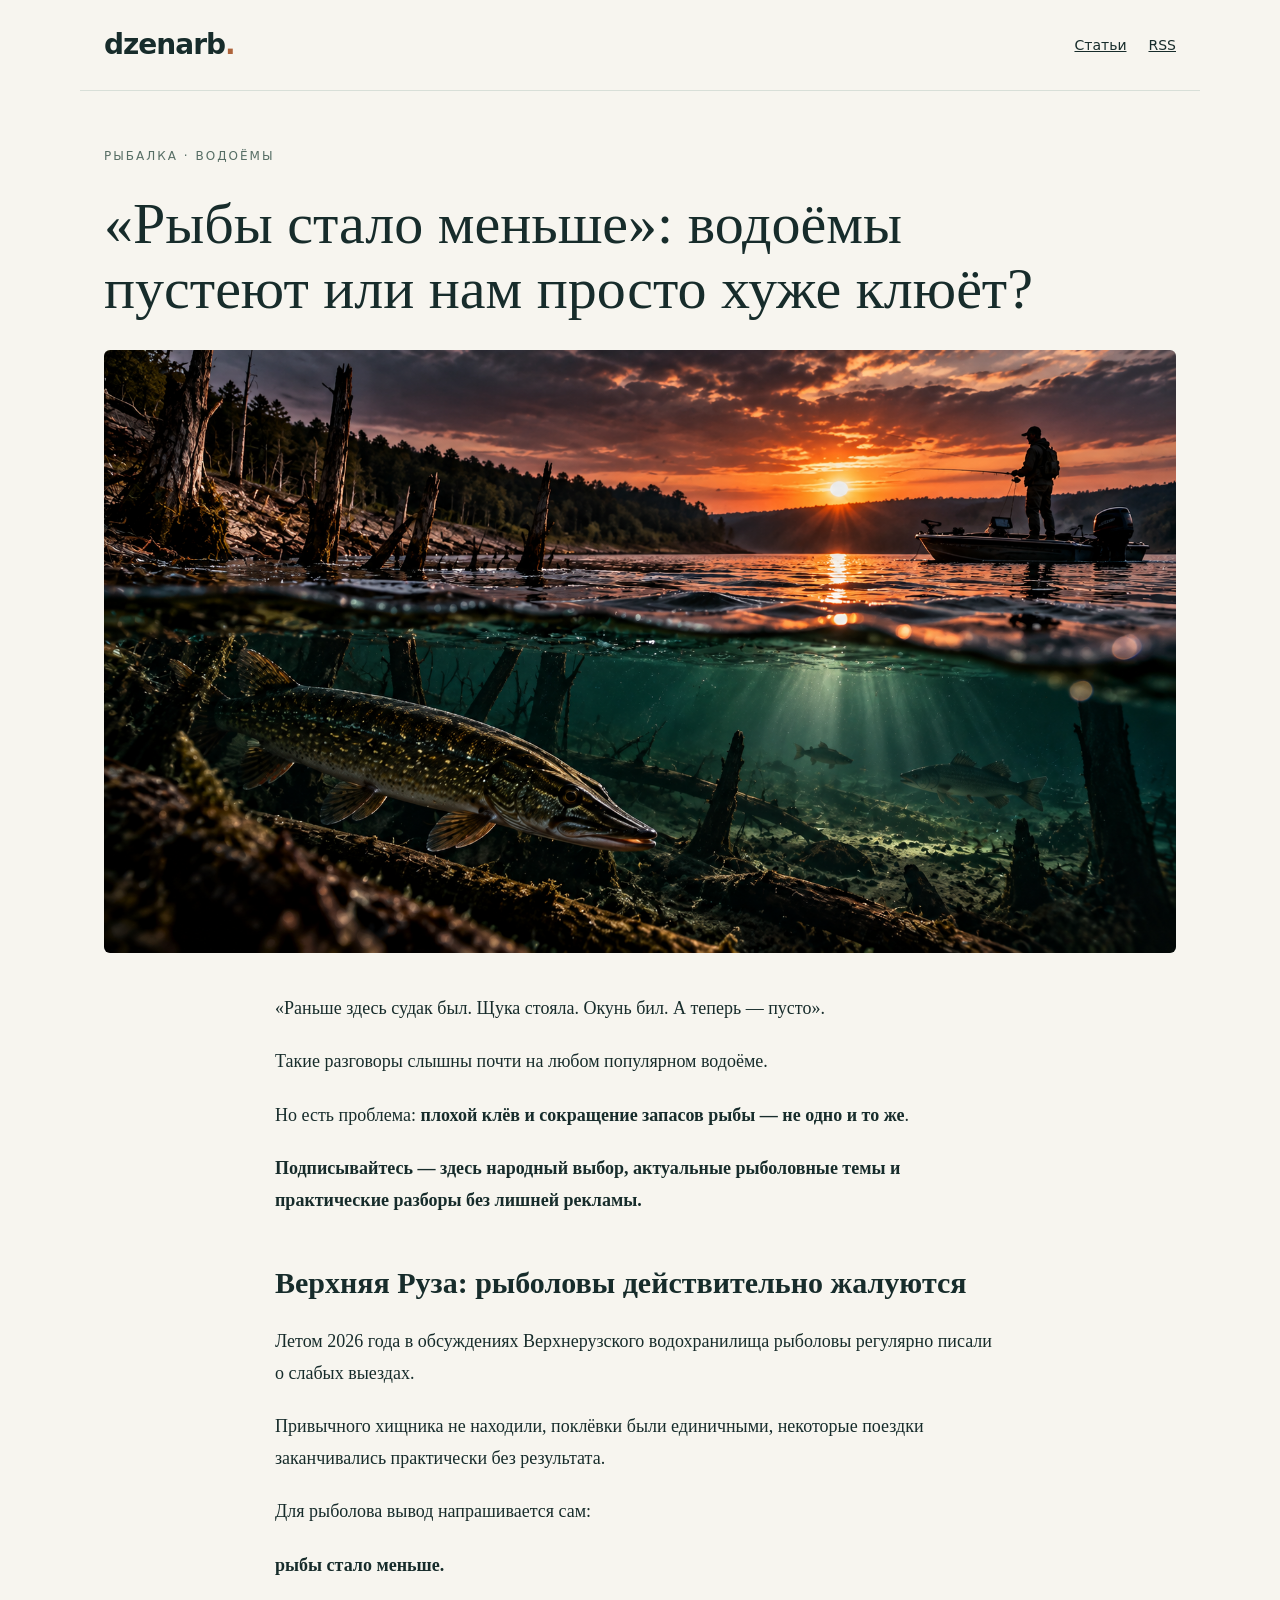
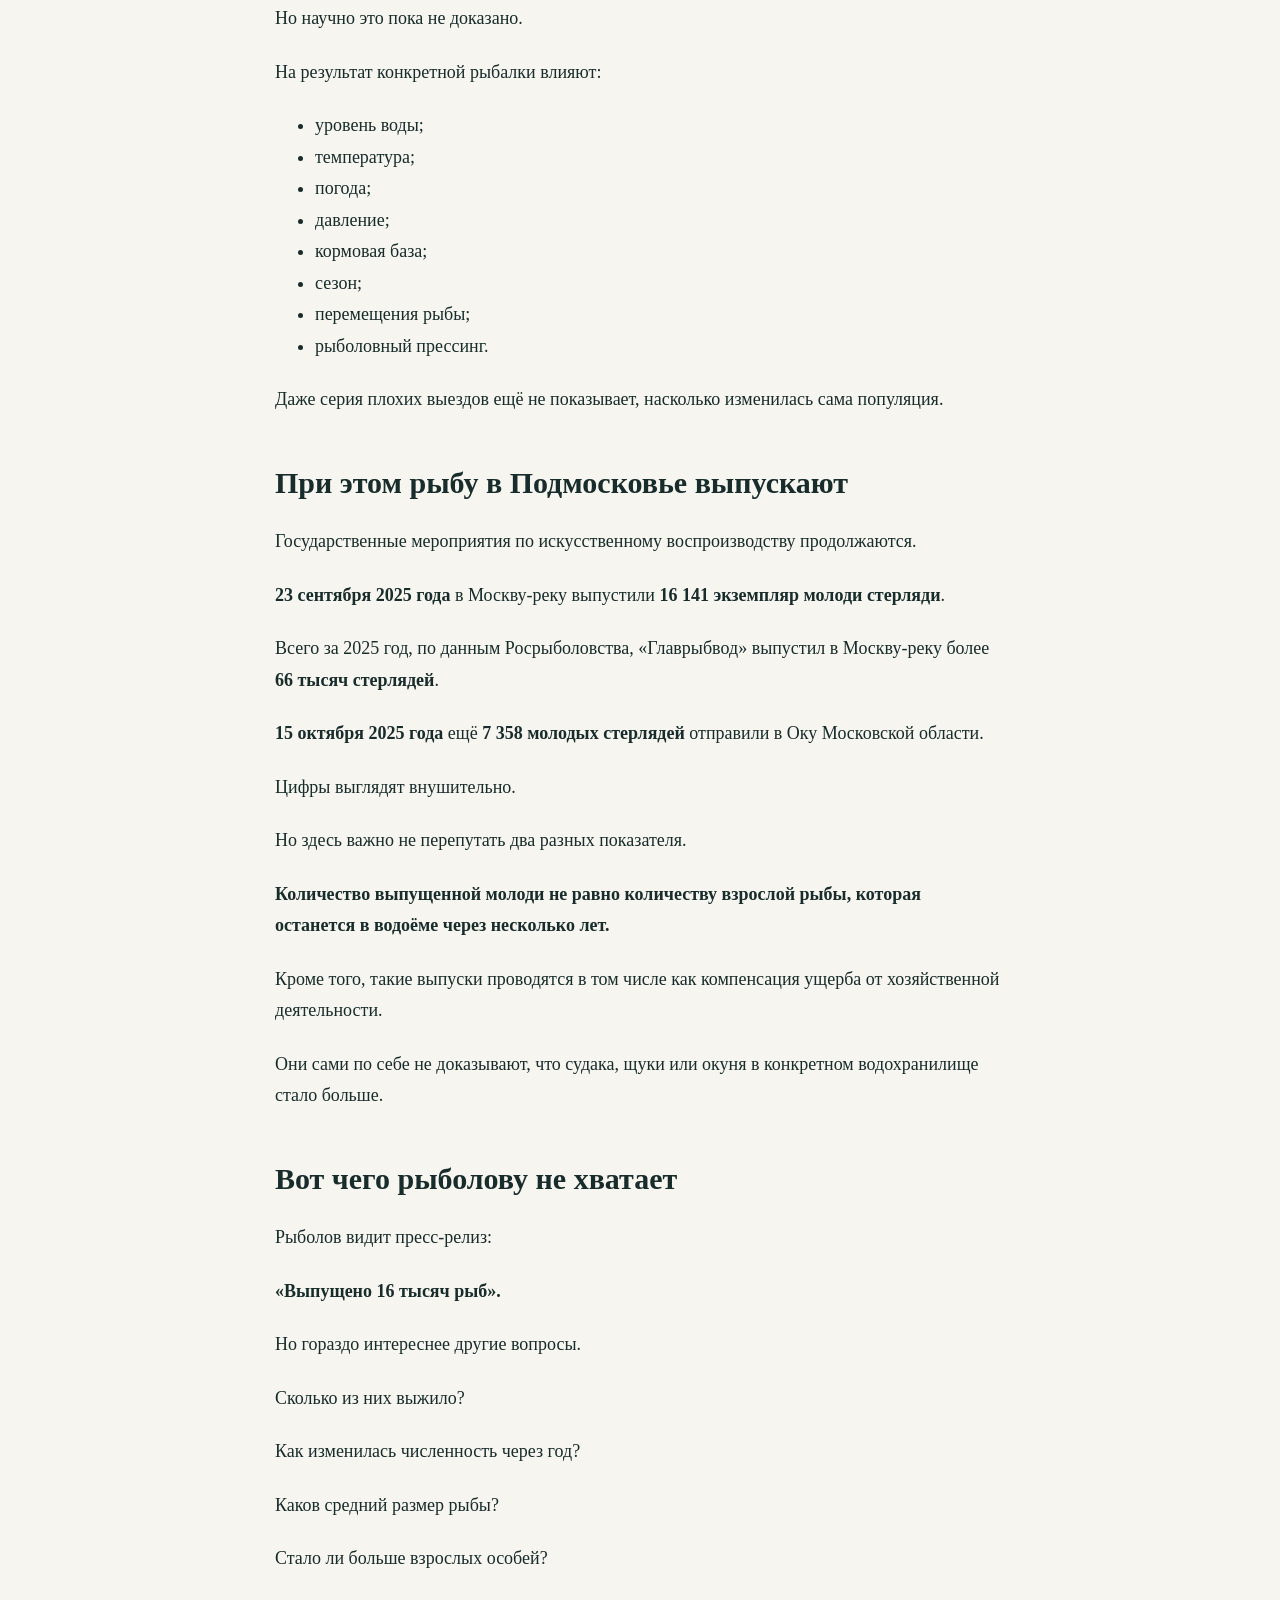
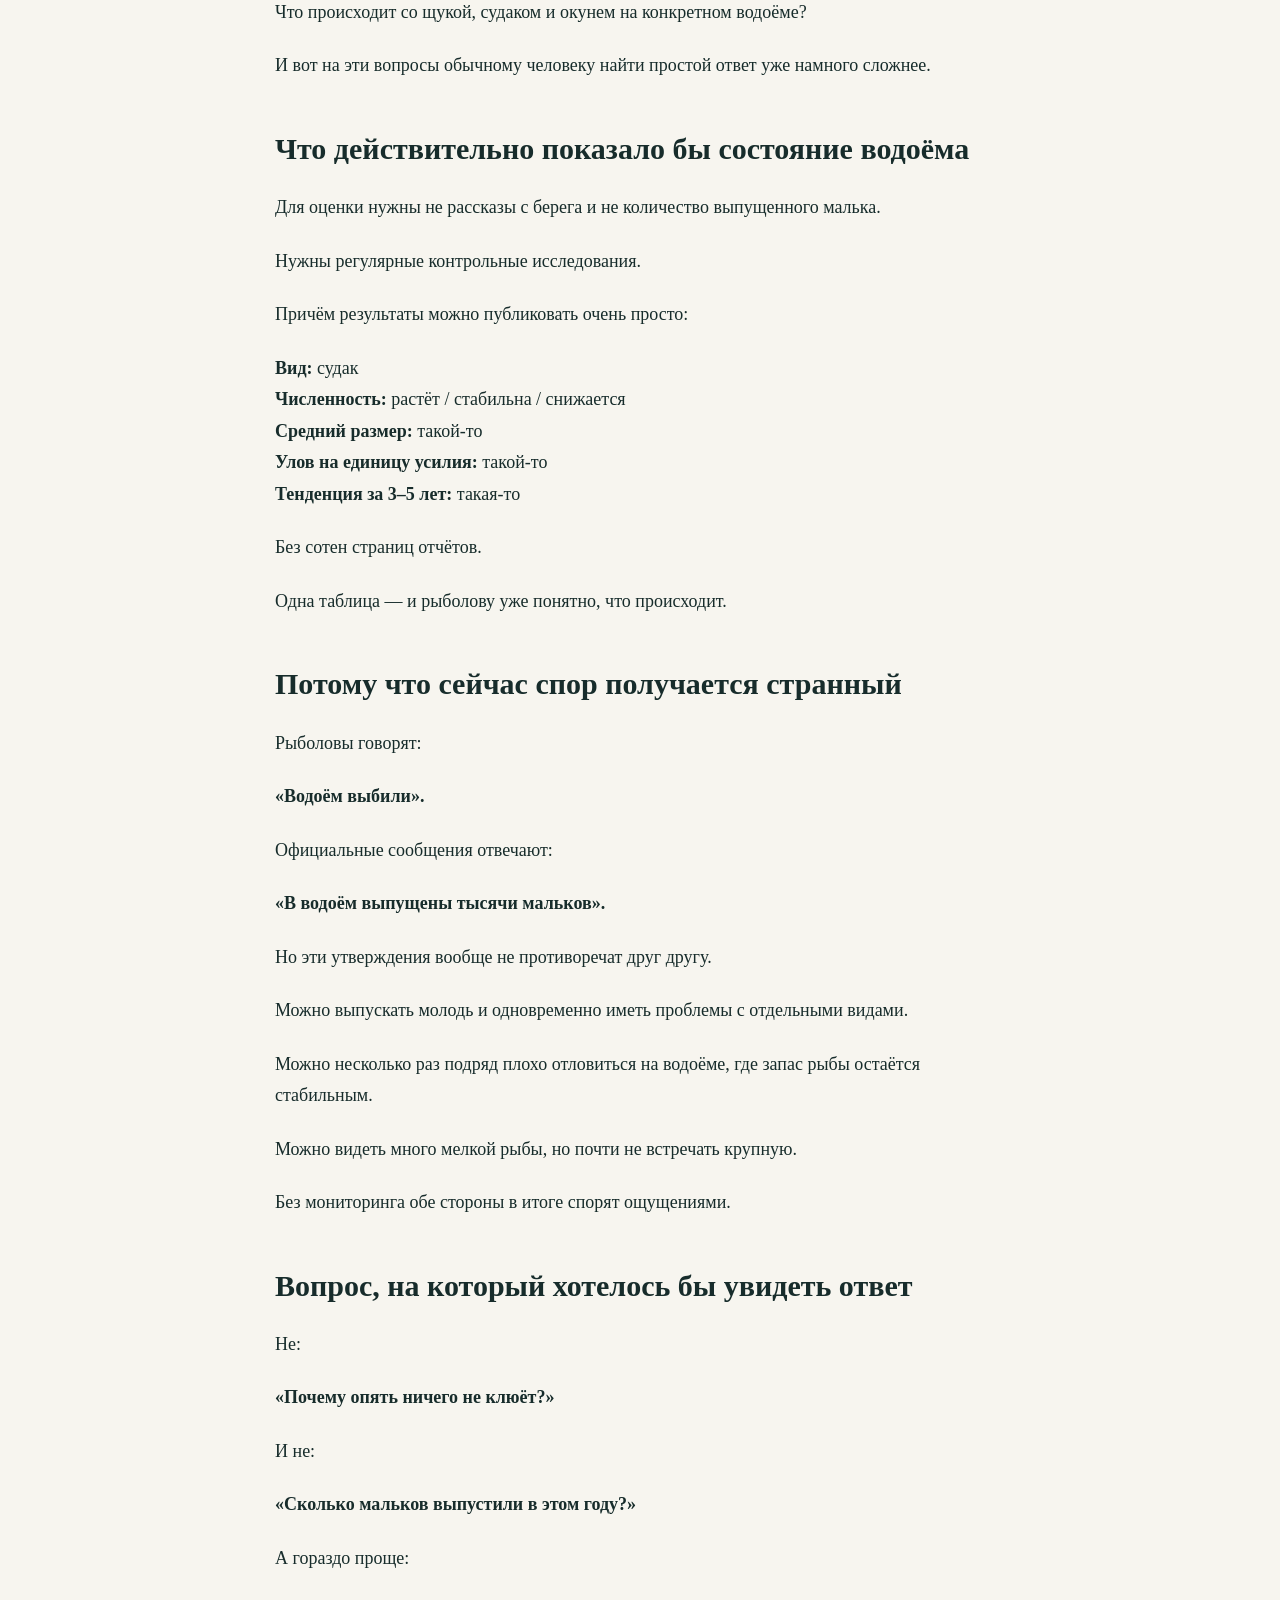
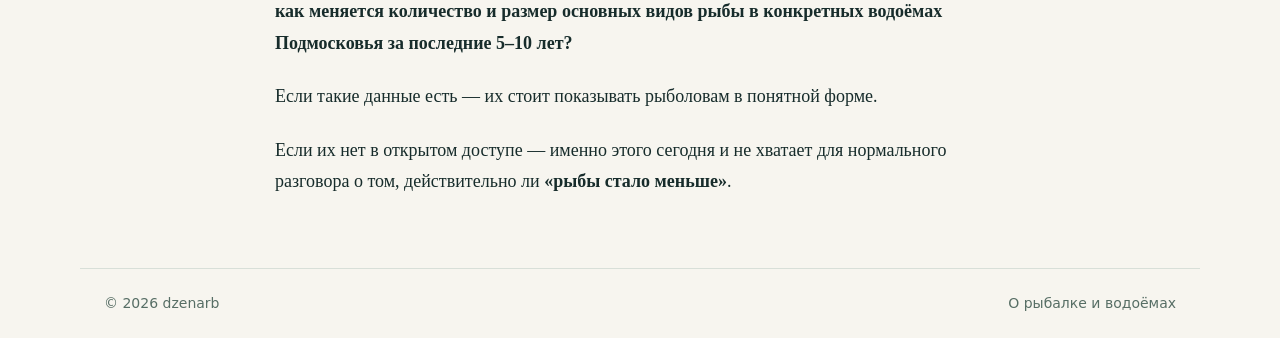
==== ryby-stalo-menshe.html @ d9994b67 "Publish dzenarb website and RSS" ====
<!doctype html><html lang="ru"><head><meta charset="utf-8"><meta name="viewport" content="width=device-width,initial-scale=1"><title>«Рыбы стало меньше»: водоёмы пустеют или нам просто хуже клюёт? — dzenarb</title><meta name="description" content="Рыболовные темы и практические разборы dzenarb."><link rel="canonical" href="https://dzenarb.ru/ryby-stalo-menshe.html"><link rel="alternate" type="application/rss+xml" title="dzenarb" href="/rss.xml"><link rel="stylesheet" href="/style.css"><meta property="og:title" content="«Рыбы стало меньше»: водоёмы пустеют или нам просто хуже клюёт? — dzenarb"><meta property="og:image" content="https://dzenarb.ru/cover.png"></head><body><header><a class="brand" href="/">dzenarb<span style="color:#ae643b">.</span></a><nav><a href="/">Статьи</a><a href="/rss.xml">RSS</a></nav></header><main><span class="eyebrow">Рыбалка · Водоёмы</span><h1>«Рыбы стало меньше»: водоёмы пустеют или нам просто хуже клюёт?</h1><img class="cover" src="/cover.png" alt="Рыболов на водоёме и рыба под водой на закате"><article class="text" id="article-body"><p>«Раньше здесь судак был. Щука стояла. Окунь бил. А теперь — пусто».</p>
<p>Такие разговоры слышны почти на любом популярном водоёме.</p>
<p>Но есть проблема: <strong>плохой клёв и сокращение запасов рыбы — не одно и то же</strong>.</p>
<p><strong>Подписывайтесь — здесь народный выбор, актуальные рыболовные темы и практические разборы без лишней рекламы.</strong></p>
<h2>Верхняя Руза: рыболовы действительно жалуются</h2>
<p>Летом 2026 года в обсуждениях Верхнерузского водохранилища рыболовы регулярно писали о слабых выездах.</p>
<p>Привычного хищника не находили, поклёвки были единичными, некоторые поездки заканчивались практически без результата.</p>
<p>Для рыболова вывод напрашивается сам:</p>
<p><strong>рыбы стало меньше.</strong></p>
<p>Но научно это пока не доказано.</p>
<p>На результат конкретной рыбалки влияют:</p>
<ul><li>уровень воды;</li><li>температура;</li><li>погода;</li><li>давление;</li><li>кормовая база;</li><li>сезон;</li><li>перемещения рыбы;</li><li>рыболовный прессинг.</li></ul>
<p>Даже серия плохих выездов ещё не показывает, насколько изменилась сама популяция.</p>
<h2>При этом рыбу в Подмосковье выпускают</h2>
<p>Государственные мероприятия по искусственному воспроизводству продолжаются.</p>
<p><strong>23 сентября 2025 года</strong> в Москву-реку выпустили <strong>16 141 экземпляр молоди стерляди</strong>.</p>
<p>Всего за 2025 год, по данным Росрыболовства, «Главрыбвод» выпустил в Москву-реку более <strong>66 тысяч стерлядей</strong>.</p>
<p><strong>15 октября 2025 года</strong> ещё <strong>7 358 молодых стерлядей</strong> отправили в Оку Московской области.</p>
<p>Цифры выглядят внушительно.</p>
<p>Но здесь важно не перепутать два разных показателя.</p>
<p><strong>Количество выпущенной молоди не равно количеству взрослой рыбы, которая останется в водоёме через несколько лет.</strong></p>
<p>Кроме того, такие выпуски проводятся в том числе как компенсация ущерба от хозяйственной деятельности.</p>
<p>Они сами по себе не доказывают, что судака, щуки или окуня в конкретном водохранилище стало больше.</p>
<h2>Вот чего рыболову не хватает</h2>
<p>Рыболов видит пресс-релиз:</p>
<p><strong>«Выпущено 16 тысяч рыб».</strong></p>
<p>Но гораздо интереснее другие вопросы.</p>
<p>Сколько из них выжило?</p>
<p>Как изменилась численность через год?</p>
<p>Каков средний размер рыбы?</p>
<p>Стало ли больше взрослых особей?</p>
<p>Что происходит со щукой, судаком и окунем на конкретном водоёме?</p>
<p>И вот на эти вопросы обычному человеку найти простой ответ уже намного сложнее.</p>
<h2>Что действительно показало бы состояние водоёма</h2>
<p>Для оценки нужны не рассказы с берега и не количество выпущенного малька.</p>
<p>Нужны регулярные контрольные исследования.</p>
<p>Причём результаты можно публиковать очень просто:</p>
<p><strong>Вид:</strong> судак<br><strong>Численность:</strong> растёт / стабильна / снижается<br><strong>Средний размер:</strong> такой-то<br><strong>Улов на единицу усилия:</strong> такой-то<br><strong>Тенденция за 3–5 лет:</strong> такая-то</p>
<p>Без сотен страниц отчётов.</p>
<p>Одна таблица — и рыболову уже понятно, что происходит.</p>
<h2>Потому что сейчас спор получается странный</h2>
<p>Рыболовы говорят:</p>
<p><strong>«Водоём выбили».</strong></p>
<p>Официальные сообщения отвечают:</p>
<p><strong>«В водоём выпущены тысячи мальков».</strong></p>
<p>Но эти утверждения вообще не противоречат друг другу.</p>
<p>Можно выпускать молодь и одновременно иметь проблемы с отдельными видами.</p>
<p>Можно несколько раз подряд плохо отловиться на водоёме, где запас рыбы остаётся стабильным.</p>
<p>Можно видеть много мелкой рыбы, но почти не встречать крупную.</p>
<p>Без мониторинга обе стороны в итоге спорят ощущениями.</p>
<h2>Вопрос, на который хотелось бы увидеть ответ</h2>
<p>Не:</p>
<p><strong>«Почему опять ничего не клюёт?»</strong></p>
<p>И не:</p>
<p><strong>«Сколько мальков выпустили в этом году?»</strong></p>
<p>А гораздо проще:</p>
<p><strong>как меняется количество и размер основных видов рыбы в конкретных водоёмах Подмосковья за последние 5–10 лет?</strong></p>
<p>Если такие данные есть — их стоит показывать рыболовам в понятной форме.</p>
<p>Если их нет в открытом доступе — именно этого сегодня и не хватает для нормального разговора о том, действительно ли <strong>«рыбы стало меньше»</strong>.</p></article></main><footer><span>© 2026 dzenarb</span><span>О рыбалке и водоёмах</span></footer></body></html>
---- style.css ----
*{box-sizing:border-box}body{margin:0;background:#f7f5ef;color:#172c2b;font:18px/1.75 Georgia,serif}a{color:inherit}header,footer{max-width:1120px;margin:auto;padding:24px;display:flex;align-items:center;justify-content:space-between;font:14px/1.5 system-ui,sans-serif}header{border-bottom:1px solid #d8dfd8}.brand{font-size:28px;font-weight:800;text-decoration:none;letter-spacing:-1px}nav a{margin-left:22px}main{max-width:1120px;margin:48px auto;padding:0 24px}.eyebrow{font:12px system-ui;letter-spacing:2px;text-transform:uppercase;color:#576e65}h1{font-size:clamp(32px,5vw,58px);line-height:1.13;font-weight:normal;max-width:950px;margin:20px 0 28px}h2{font-size:30px;line-height:1.25;margin-top:48px}p{margin:22px 0}.cover{display:block;width:100%;aspect-ratio:16/9;object-fit:cover;border-radius:6px}.text{max-width:730px;margin:40px auto}.intro{max-width:680px;font-size:21px}.card{display:block;text-decoration:none;margin-top:40px}.card h2{max-width:800px;margin:24px 0 16px;font-size:clamp(28px,4vw,42px)}.more{font:15px system-ui;text-decoration:underline;text-underline-offset:5px}footer{border-top:1px solid #d8dfd8;color:#576e65;margin-top:70px}@media(max-width:600px){main{margin-top:30px}header,footer{padding:18px}nav a{margin-left:12px}.text{margin-top:28px}h2{font-size:26px}}
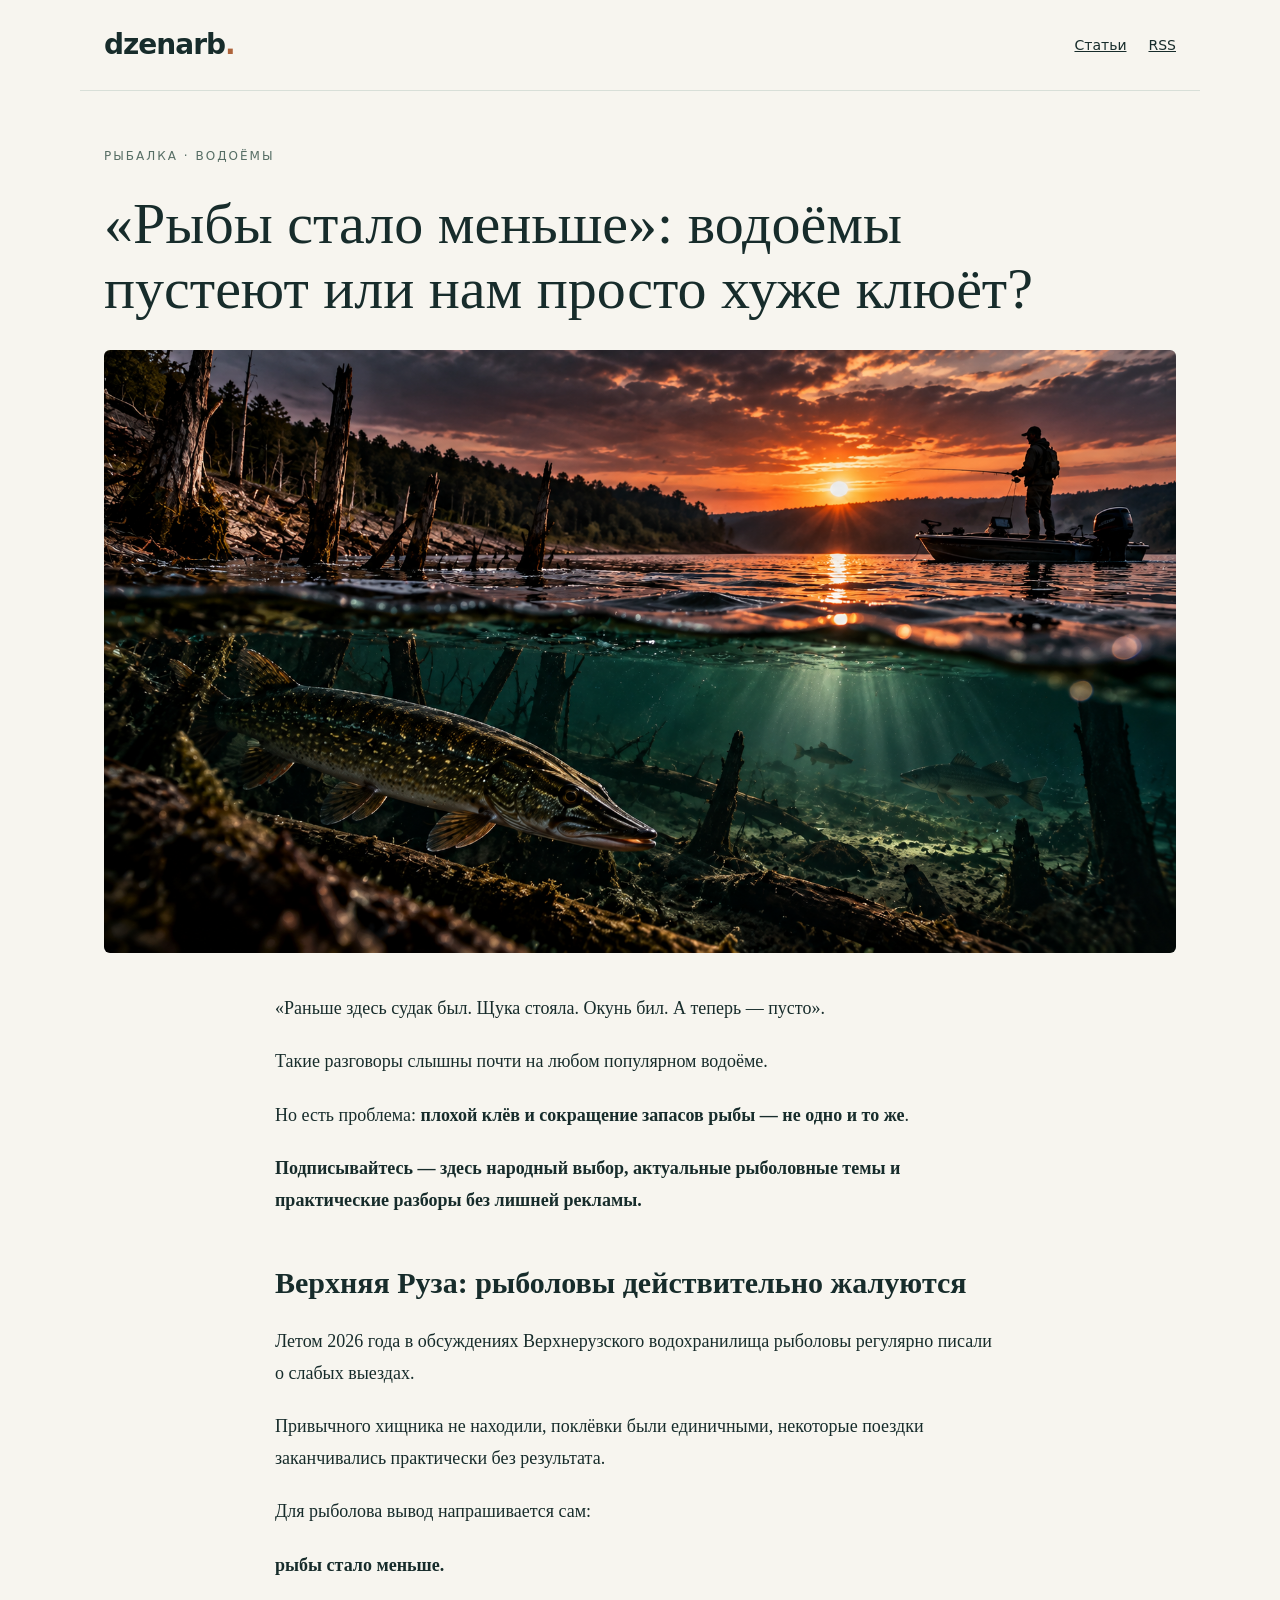
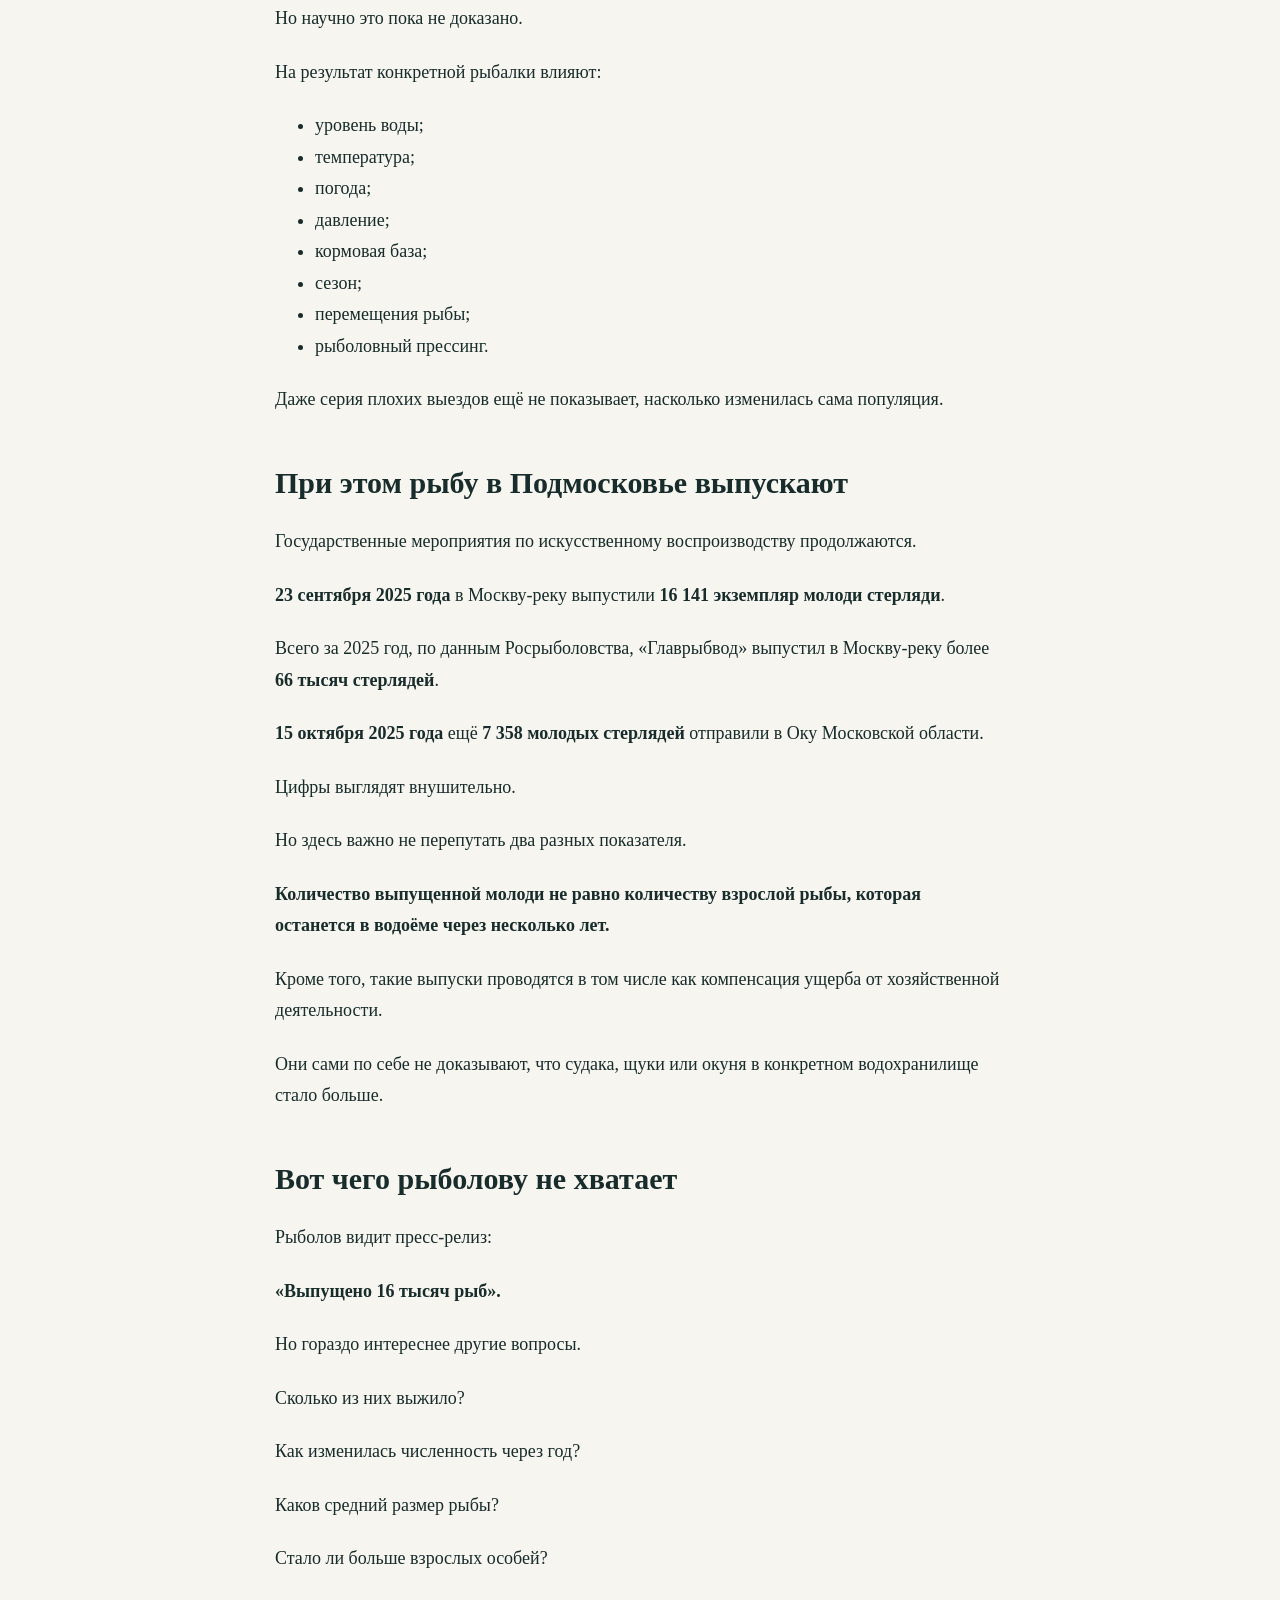
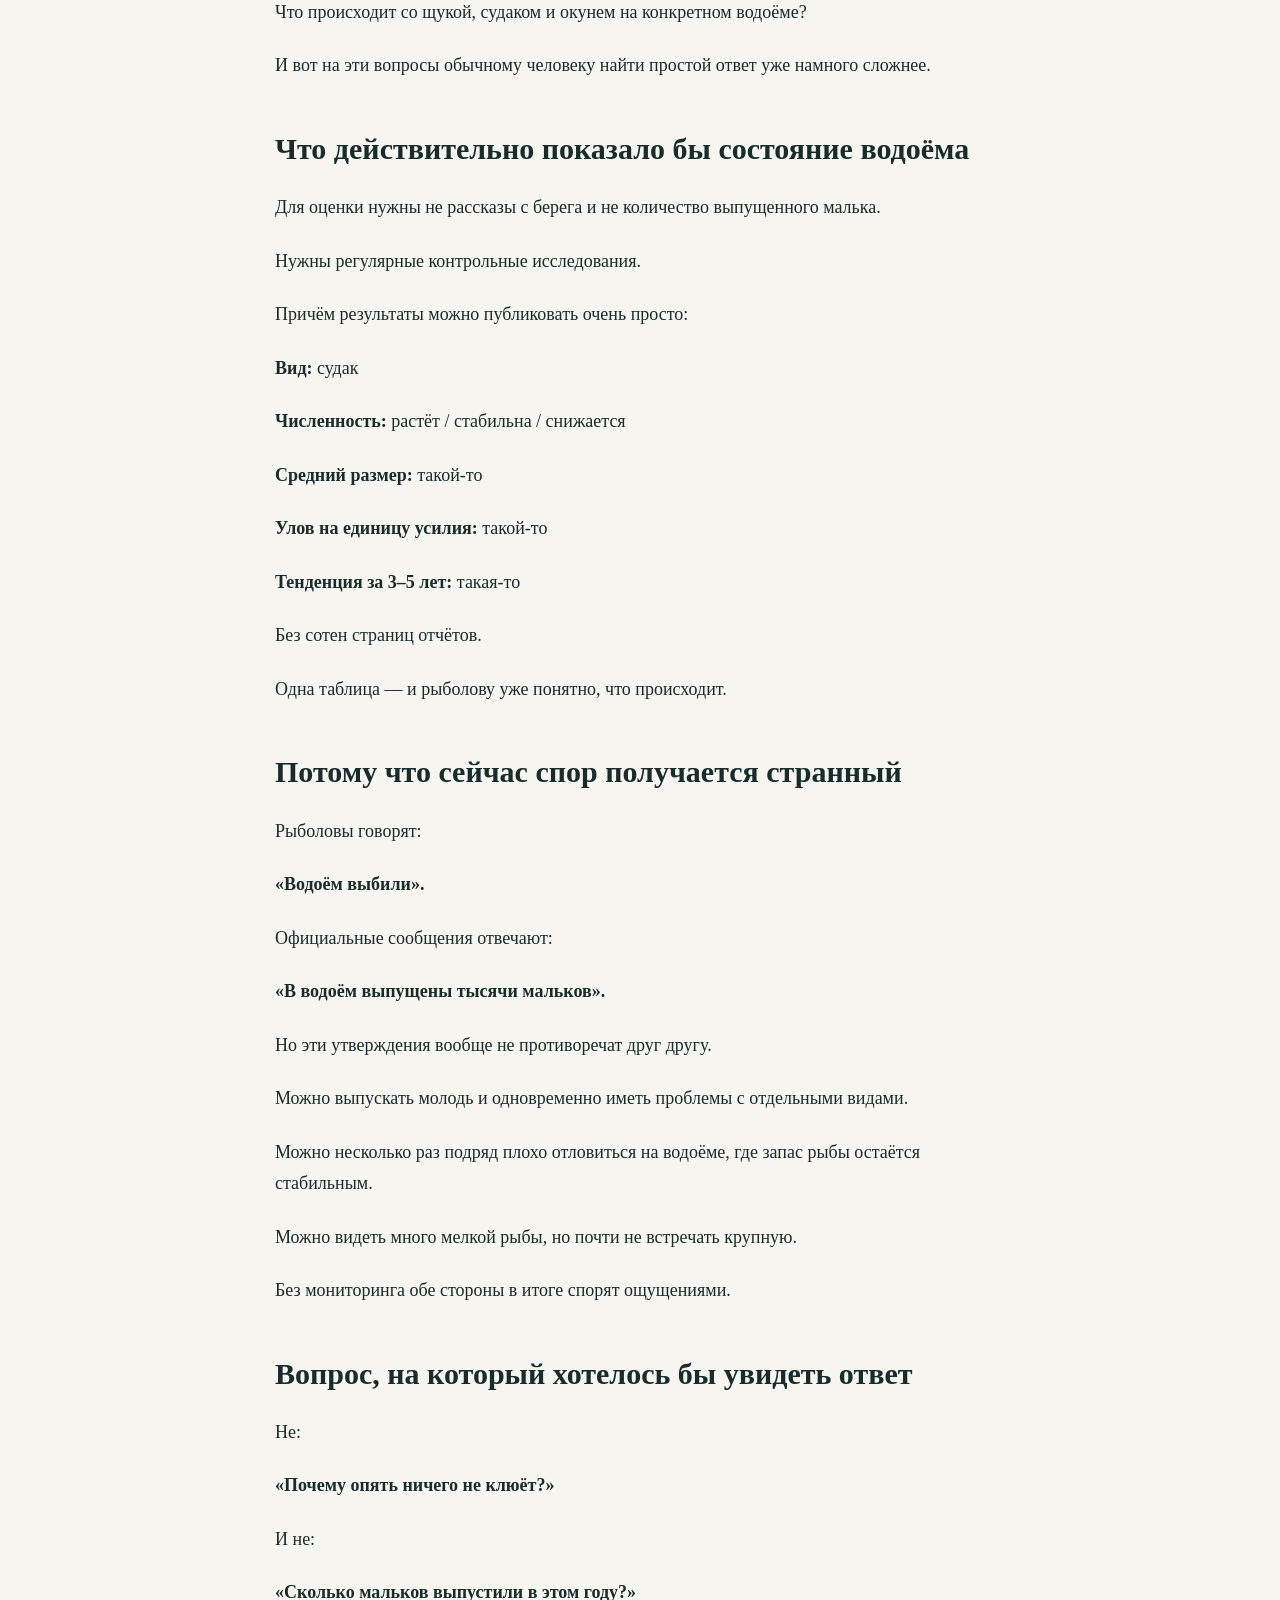
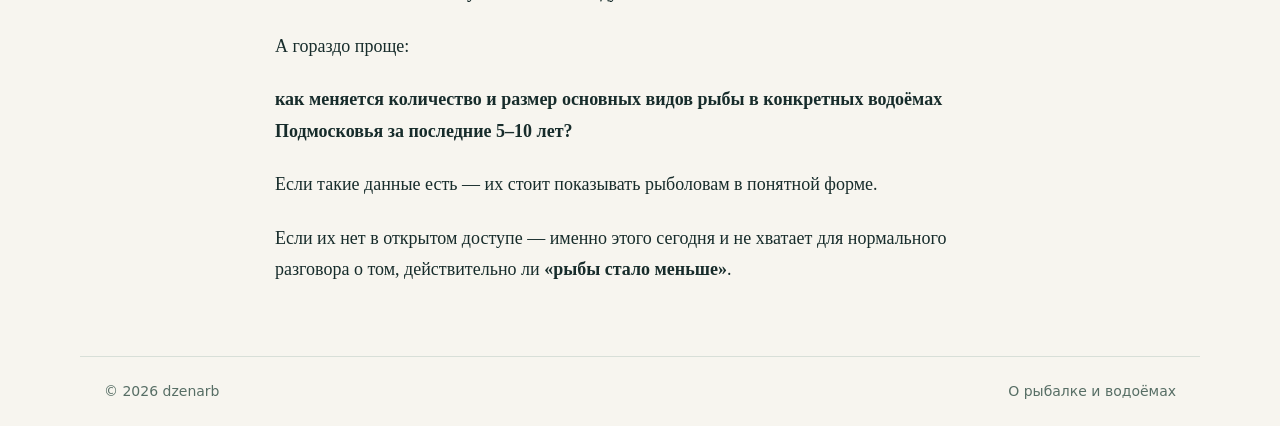
==== commit b3c4d28a: "Fix Dzen RSS metadata and supported article markup" ====
--- a/ryby-stalo-menshe.html
+++ b/ryby-stalo-menshe.html
@@ -1,29 +1,29 @@
-<!doctype html><html lang="ru"><head><meta charset="utf-8"><meta name="viewport" content="width=device-width,initial-scale=1"><title>«Рыбы стало меньше»: водоёмы пустеют или нам просто хуже клюёт? — dzenarb</title><meta name="description" content="Рыболовные темы и практические разборы dzenarb."><link rel="canonical" href="https://dzenarb.ru/ryby-stalo-menshe.html"><link rel="alternate" type="application/rss+xml" title="dzenarb" href="/rss.xml"><link rel="stylesheet" href="/style.css"><meta property="og:title" content="«Рыбы стало меньше»: водоёмы пустеют или нам просто хуже клюёт? — dzenarb"><meta property="og:image" content="https://dzenarb.ru/cover.png"></head><body><header><a class="brand" href="/">dzenarb<span style="color:#ae643b">.</span></a><nav><a href="/">Статьи</a><a href="/rss.xml">RSS</a></nav></header><main><span class="eyebrow">Рыбалка · Водоёмы</span><h1>«Рыбы стало меньше»: водоёмы пустеют или нам просто хуже клюёт?</h1><img class="cover" src="/cover.png" alt="Рыболов на водоёме и рыба под водой на закате"><article class="text" id="article-body"><p>«Раньше здесь судак был. Щука стояла. Окунь бил. А теперь — пусто».</p>
+<!doctype html><html lang="ru"><head><meta charset="utf-8"><meta name="viewport" content="width=device-width,initial-scale=1"><title>«Рыбы стало меньше»: водоёмы пустеют или нам просто хуже клюёт? — dzenarb</title><meta name="description" content="Рыболовные темы и практические разборы dzenarb."><link rel="canonical" href="https://dzenarb.ru/ryby-stalo-menshe.html"><link rel="alternate" type="application/rss+xml" title="dzenarb" href="/rss.xml"><link rel="stylesheet" href="/style.css"><meta property="og:title" content="«Рыбы стало меньше»: водоёмы пустеют или нам просто хуже клюёт? — dzenarb"><meta property="og:image" content="https://dzenarb.ru/cover.png"></head><body><header><a class="brand" href="/">dzenarb<span style="color:#ae643b">.</span></a><nav><a href="/">Статьи</a><a href="/rss.xml">RSS</a></nav></header><main><span class="eyebrow">Рыбалка · Водоёмы</span><h1>«Рыбы стало меньше»: водоёмы пустеют или нам просто хуже клюёт?</h1><figure style="margin:0"><img class="cover" src="/cover.png" alt="Рыболов на водоёме и рыба под водой на закате"></figure><article class="text" id="article-body"><p>«Раньше здесь судак был. Щука стояла. Окунь бил. А теперь — пусто».</p>
 <p>Такие разговоры слышны почти на любом популярном водоёме.</p>
-<p>Но есть проблема: <strong>плохой клёв и сокращение запасов рыбы — не одно и то же</strong>.</p>
-<p><strong>Подписывайтесь — здесь народный выбор, актуальные рыболовные темы и практические разборы без лишней рекламы.</strong></p>
+<p>Но есть проблема: <b>плохой клёв и сокращение запасов рыбы — не одно и то же</b>.</p>
+<p><b>Подписывайтесь — здесь народный выбор, актуальные рыболовные темы и практические разборы без лишней рекламы.</b></p>
 <h2>Верхняя Руза: рыболовы действительно жалуются</h2>
 <p>Летом 2026 года в обсуждениях Верхнерузского водохранилища рыболовы регулярно писали о слабых выездах.</p>
 <p>Привычного хищника не находили, поклёвки были единичными, некоторые поездки заканчивались практически без результата.</p>
 <p>Для рыболова вывод напрашивается сам:</p>
-<p><strong>рыбы стало меньше.</strong></p>
+<p><b>рыбы стало меньше.</b></p>
 <p>Но научно это пока не доказано.</p>
 <p>На результат конкретной рыбалки влияют:</p>
 <ul><li>уровень воды;</li><li>температура;</li><li>погода;</li><li>давление;</li><li>кормовая база;</li><li>сезон;</li><li>перемещения рыбы;</li><li>рыболовный прессинг.</li></ul>
 <p>Даже серия плохих выездов ещё не показывает, насколько изменилась сама популяция.</p>
 <h2>При этом рыбу в Подмосковье выпускают</h2>
 <p>Государственные мероприятия по искусственному воспроизводству продолжаются.</p>
-<p><strong>23 сентября 2025 года</strong> в Москву-реку выпустили <strong>16 141 экземпляр молоди стерляди</strong>.</p>
-<p>Всего за 2025 год, по данным Росрыболовства, «Главрыбвод» выпустил в Москву-реку более <strong>66 тысяч стерлядей</strong>.</p>
-<p><strong>15 октября 2025 года</strong> ещё <strong>7 358 молодых стерлядей</strong> отправили в Оку Московской области.</p>
+<p><b>23 сентября 2025 года</b> в Москву-реку выпустили <b>16 141 экземпляр молоди стерляди</b>.</p>
+<p>Всего за 2025 год, по данным Росрыболовства, «Главрыбвод» выпустил в Москву-реку более <b>66 тысяч стерлядей</b>.</p>
+<p><b>15 октября 2025 года</b> ещё <b>7 358 молодых стерлядей</b> отправили в Оку Московской области.</p>
 <p>Цифры выглядят внушительно.</p>
 <p>Но здесь важно не перепутать два разных показателя.</p>
-<p><strong>Количество выпущенной молоди не равно количеству взрослой рыбы, которая останется в водоёме через несколько лет.</strong></p>
+<p><b>Количество выпущенной молоди не равно количеству взрослой рыбы, которая останется в водоёме через несколько лет.</b></p>
 <p>Кроме того, такие выпуски проводятся в том числе как компенсация ущерба от хозяйственной деятельности.</p>
 <p>Они сами по себе не доказывают, что судака, щуки или окуня в конкретном водохранилище стало больше.</p>
 <h2>Вот чего рыболову не хватает</h2>
 <p>Рыболов видит пресс-релиз:</p>
-<p><strong>«Выпущено 16 тысяч рыб».</strong></p>
+<p><b>«Выпущено 16 тысяч рыб».</b></p>
 <p>Но гораздо интереснее другие вопросы.</p>
 <p>Сколько из них выжило?</p>
 <p>Как изменилась численность через год?</p>
@@ -35,14 +35,14 @@
 <p>Для оценки нужны не рассказы с берега и не количество выпущенного малька.</p>
 <p>Нужны регулярные контрольные исследования.</p>
 <p>Причём результаты можно публиковать очень просто:</p>
-<p><strong>Вид:</strong> судак<br><strong>Численность:</strong> растёт / стабильна / снижается<br><strong>Средний размер:</strong> такой-то<br><strong>Улов на единицу усилия:</strong> такой-то<br><strong>Тенденция за 3–5 лет:</strong> такая-то</p>
+<p><b>Вид:</b> судак</p><p><b>Численность:</b> растёт / стабильна / снижается</p><p><b>Средний размер:</b> такой-то</p><p><b>Улов на единицу усилия:</b> такой-то</p><p><b>Тенденция за 3–5 лет:</b> такая-то</p>
 <p>Без сотен страниц отчётов.</p>
 <p>Одна таблица — и рыболову уже понятно, что происходит.</p>
 <h2>Потому что сейчас спор получается странный</h2>
 <p>Рыболовы говорят:</p>
-<p><strong>«Водоём выбили».</strong></p>
+<p><b>«Водоём выбили».</b></p>
 <p>Официальные сообщения отвечают:</p>
-<p><strong>«В водоём выпущены тысячи мальков».</strong></p>
+<p><b>«В водоём выпущены тысячи мальков».</b></p>
 <p>Но эти утверждения вообще не противоречат друг другу.</p>
 <p>Можно выпускать молодь и одновременно иметь проблемы с отдельными видами.</p>
 <p>Можно несколько раз подряд плохо отловиться на водоёме, где запас рыбы остаётся стабильным.</p>
@@ -50,10 +50,10 @@
 <p>Без мониторинга обе стороны в итоге спорят ощущениями.</p>
 <h2>Вопрос, на который хотелось бы увидеть ответ</h2>
 <p>Не:</p>
-<p><strong>«Почему опять ничего не клюёт?»</strong></p>
+<p><b>«Почему опять ничего не клюёт?»</b></p>
 <p>И не:</p>
-<p><strong>«Сколько мальков выпустили в этом году?»</strong></p>
+<p><b>«Сколько мальков выпустили в этом году?»</b></p>
 <p>А гораздо проще:</p>
-<p><strong>как меняется количество и размер основных видов рыбы в конкретных водоёмах Подмосковья за последние 5–10 лет?</strong></p>
+<p><b>как меняется количество и размер основных видов рыбы в конкретных водоёмах Подмосковья за последние 5–10 лет?</b></p>
 <p>Если такие данные есть — их стоит показывать рыболовам в понятной форме.</p>
-<p>Если их нет в открытом доступе — именно этого сегодня и не хватает для нормального разговора о том, действительно ли <strong>«рыбы стало меньше»</strong>.</p></article></main><footer><span>© 2026 dzenarb</span><span>О рыбалке и водоёмах</span></footer></body></html>+<p>Если их нет в открытом доступе — именно этого сегодня и не хватает для нормального разговора о том, действительно ли <b>«рыбы стало меньше»</b>.</p></article></main><footer><span>© 2026 dzenarb</span><span>О рыбалке и водоёмах</span></footer></body></html>
